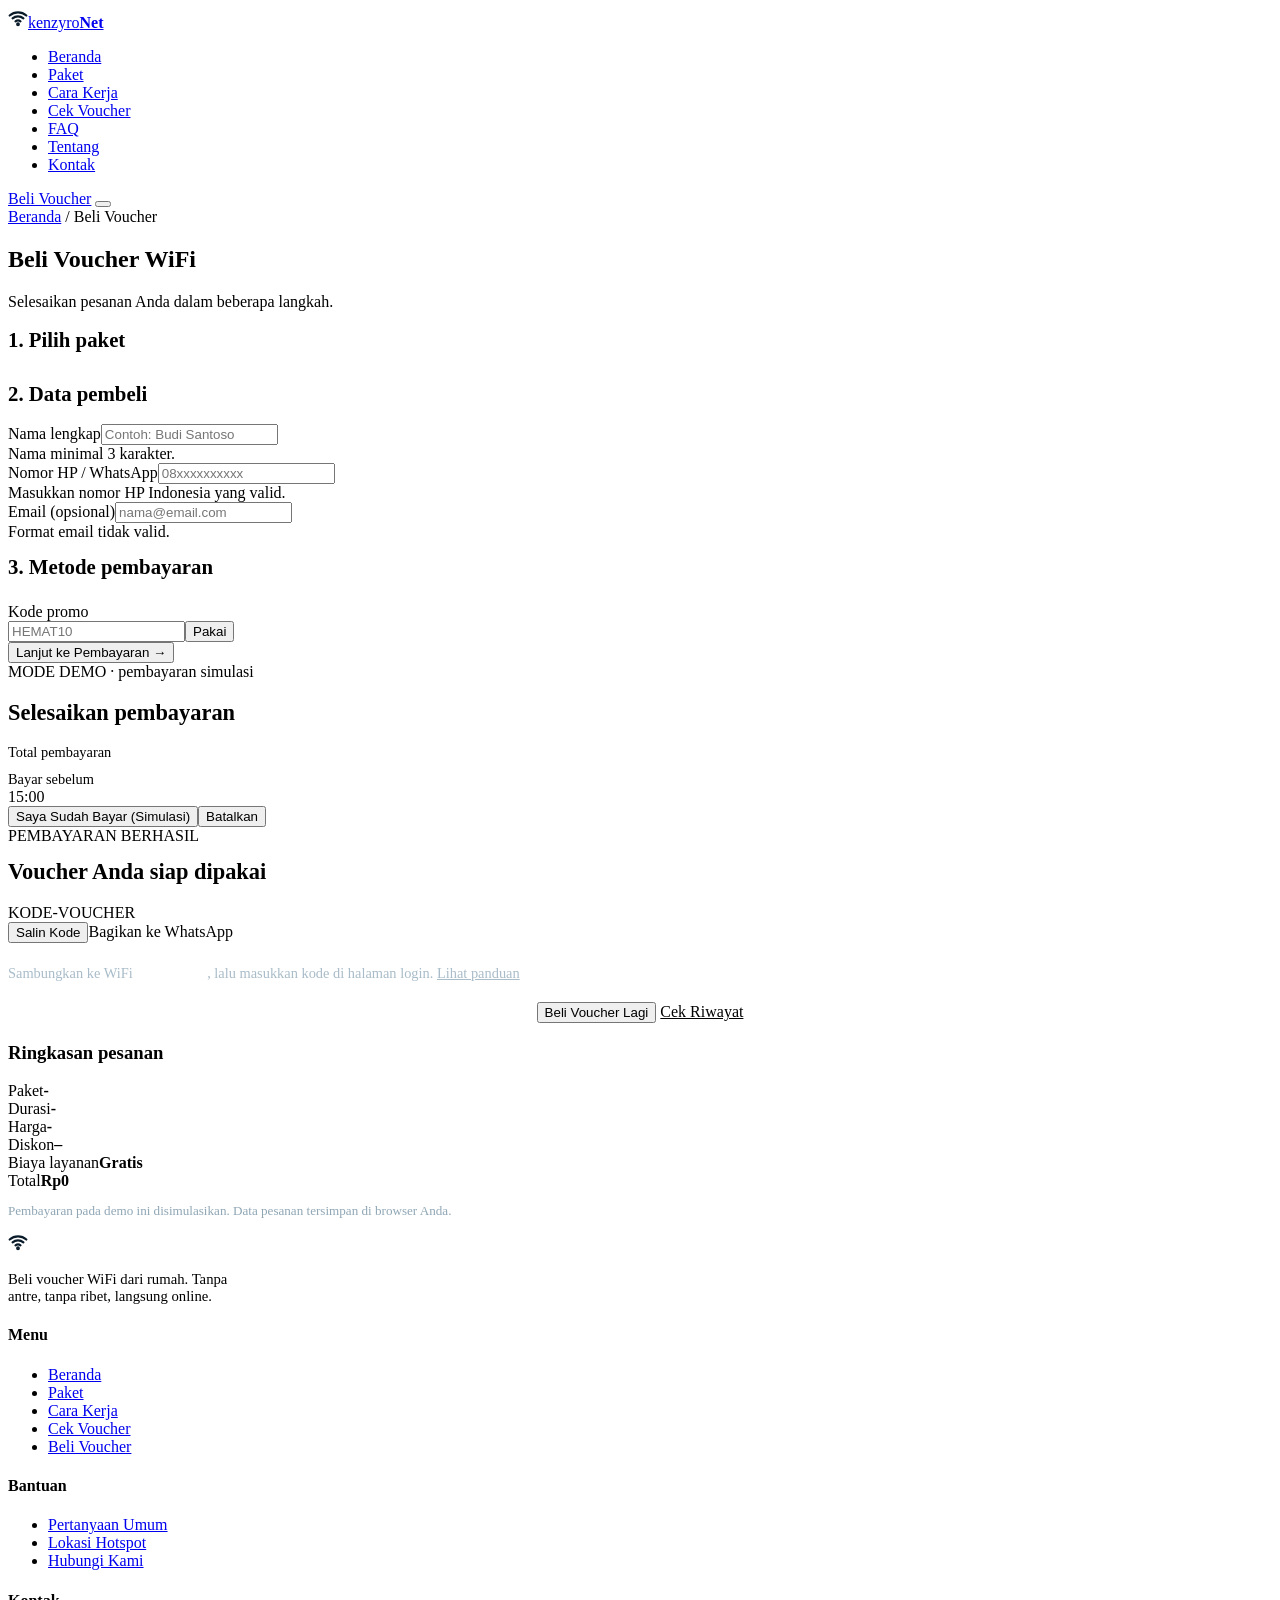
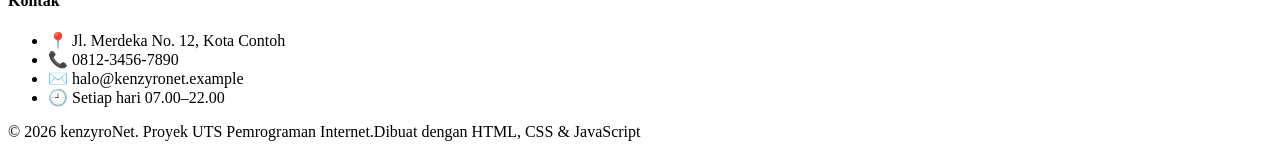
==== beli.html @ 9777290f "Add files via upload" ====
<!DOCTYPE html>
<html lang="id">
<head>
<meta charset="UTF-8">
<meta name="viewport" content="width=device-width, initial-scale=1">
<title>Beli Voucher | kenzyroNet</title>
<meta name="description" content="Beli voucher WiFi online: pilih paket, isi data, bayar, dan dapatkan kode voucher.">
<link rel="preconnect" href="https://fonts.googleapis.com"><link rel="preconnect" href="https://fonts.gstatic.com" crossorigin>
<link href="https://fonts.googleapis.com/css2?family=DM+Sans:wght@400;500;700&family=Sora:wght@500;600;700;800&display=swap" rel="stylesheet">
<link rel="icon" href="data:image/svg+xml,%3Csvg xmlns='http://www.w3.org/2000/svg' viewBox='0 0 32 32'%3E%3Crect width='32' height='32' rx='9' fill='%23c8f43a'/%3E%3Cpath d='M5 12a15 15 0 0 1 22 0M9 17a9 9 0 0 1 14 0M13 22a4 4 0 0 1 6 0' stroke='%230a1b2a' stroke-width='3' fill='none' stroke-linecap='round'/%3E%3C/svg%3E">
<link rel="stylesheet" href="css/style.css">
</head>
<body>
<header id="nama_header">
 <div class="nama_container nama_nav-wrap">
  <a href="index.html" class="nama_logo"><span class="nama_logo-mark"><svg width="20" height="20" viewBox="0 0 24 24" fill="none" stroke="#0a1b2a" stroke-width="2.6" stroke-linecap="round"><path d="M2 9a15 15 0 0 1 20 0"/><path d="M5.5 12.5a10 10 0 0 1 13 0"/><path d="M9 16a5 5 0 0 1 6 0"/><circle cx="12" cy="19.5" r="1" fill="#0a1b2a"/></svg></span><span>kenzyro<b>Net</b></span></a>
  <ul class="nama_menu"><li><a href="index.html" class="">Beranda</a></li><li><a href="paket.html" class="">Paket</a></li><li><a href="cara-kerja.html" class="">Cara Kerja</a></li><li><a href="cek-voucher.html" class="">Cek Voucher</a></li><li><a href="faq.html" class="">FAQ</a></li><li><a href="tentang.html" class="">Tentang</a></li><li><a href="kontak.html" class="">Kontak</a></li></ul>
  <a href="beli.html" class="nama_btn nama_btn-primary nama_nav-cta">Beli Voucher</a>
  <button class="nama_burger" aria-label="Menu" aria-expanded="false"><span></span><span></span><span></span></button>
 </div>
</header>
<main>
<section class="nama_pagehead"><div class="nama_container"><div class="nama_crumb"><a href="index.html">Beranda</a> / Beli Voucher</div><h1>Beli Voucher WiFi</h1><p>Selesaikan pesanan Anda dalam beberapa langkah.</p></div></section>
<section class="nama_section" id="nama_area"><div class="nama_container">
<div class="nama_buy">
 <div>
  <!-- Tahap 1: form -->
  <div class="nama_stage nama_show" id="nama_stageForm">
   <form class="nama_form-card" id="nama_formBeli" novalidate>
    <h2 style="font-size:1.3rem;margin-bottom:18px">1. Pilih paket</h2>
    <div class="nama_options" id="nama_pilihPaket" style="margin-bottom:30px"></div>
    <h2 style="font-size:1.3rem;margin-bottom:18px">2. Data pembeli</h2>
    <div class="nama_field"><label for="nama_nama">Nama lengkap</label><input class="nama_input" id="nama_nama" type="text" placeholder="Contoh: Budi Santoso" autocomplete="name"><div class="nama_err">Nama minimal 3 karakter.</div></div>
    <div class="nama_row2">
     <div class="nama_field"><label for="nama_hp">Nomor HP / WhatsApp</label><input class="nama_input" id="nama_hp" type="tel" placeholder="08xxxxxxxxxx" autocomplete="tel"><div class="nama_err">Masukkan nomor HP Indonesia yang valid.</div></div>
     <div class="nama_field"><label for="nama_email">Email (opsional)</label><input class="nama_input" id="nama_email" type="email" placeholder="nama@email.com"><div class="nama_err">Format email tidak valid.</div></div>
    </div>
    <h2 style="font-size:1.3rem;margin:14px 0 18px">3. Metode pembayaran</h2>
    <div class="nama_options" id="nama_pilihMetode" style="margin-bottom:24px"></div>
    <div class="nama_field"><label for="nama_promo">Kode promo</label>
     <div class="nama_promo"><input class="nama_input" id="nama_promo" placeholder="HEMAT10"><button type="button" class="nama_btn nama_btn-brand" id="nama_btnPromo">Pakai</button></div>
     <div id="nama_promoMsg" class="nama_msg"></div></div>
    <button class="nama_btn nama_btn-brand nama_btn-block" type="submit">Lanjut ke Pembayaran →</button>
   </form>
  </div>

  <!-- Tahap 2: pembayaran -->
  <div class="nama_stage" id="nama_stagePay">
   <div class="nama_form-card nama_pay">
    <span class="nama_demo">MODE DEMO · pembayaran simulasi</span>
    <h2 style="font-size:1.4rem">Selesaikan pembayaran</h2>
    <p id="nama_payInfo" style="color:var(--nama_ink2);margin-top:6px"></p>
    <div class="nama_qr" id="nama_qr"></div>
    <div style="color:var(--nama_muted);font-size:.9rem">Total pembayaran</div>
    <div class="nama_price" id="nama_payTotal"></div>
    <div style="color:var(--nama_muted);font-size:.9rem;margin-top:10px">Bayar sebelum</div>
    <div class="nama_timer" id="nama_timer">15:00</div>
    <div class="nama_actions"><button class="nama_btn nama_btn-brand" id="nama_btnBayar">Saya Sudah Bayar (Simulasi)</button><button class="nama_btn nama_btn-ghost" id="nama_btnBatal">Batalkan</button></div>
   </div>
  </div>

  <!-- Tahap 3: voucher -->
  <div class="nama_stage" id="nama_stageDone">
   <div class="nama_voucher-out">
    <span class="nama_status s-lunas">PEMBAYARAN BERHASIL</span>
    <h2 style="margin-top:14px;font-size:1.4rem">Voucher Anda siap dipakai</h2>
    <div class="nama_code" id="nama_outKode">KODE-VOUCHER</div>
    <div id="nama_outSandi" style="display:none;color:#a9bcc9">Password: <b id="nama_outSandiNilai" style="color:#fff;font-family:Sora,monospace;letter-spacing:.08em"></b></div>
    <div id="nama_outPaket" style="color:#a9bcc9"></div>
    <div class="nama_actions"><button class="nama_btn nama_btn-primary" id="nama_btnSalin">Salin Kode</button><a class="nama_btn nama_btn-ghost" id="nama_btnWa" target="_blank" rel="noopener">Bagikan ke WhatsApp</a></div>
    <p style="margin-top:22px;font-size:.9rem;color:#a9bcc9">Sambungkan ke WiFi <b style="color:#fff">kenzyroNet</b>, lalu masukkan kode di halaman login. <a href="cara-kerja.html" style="color:var(--nama_lime);text-decoration:underline">Lihat panduan</a></p>
   </div>
   <p style="text-align:center;margin-top:20px"><button class="nama_btn nama_btn-brand nama_btnBaru">Beli Voucher Lagi</button> <a class="nama_btn nama_btn-ghost" style="color:var(--nama_ink)" href="cek-voucher.html">Cek Riwayat</a></p>
  </div>
 </div>

 <aside class="nama_summary">
  <h3>Ringkasan pesanan</h3>
  <div class="nama_sum-row"><span>Paket</span><b id="nama_sPaket">-</b></div>
  <div class="nama_sum-row"><span>Durasi</span><b id="nama_sDurasi">-</b></div>
  <div class="nama_sum-row"><span>Harga</span><b id="nama_sHarga">-</b></div>
  <div class="nama_sum-row"><span>Diskon</span><b id="nama_sDiskon">–</b></div>
  <div class="nama_sum-row"><span>Biaya layanan</span><b id="nama_sBiaya">Gratis</b></div>
  <div class="nama_sum-total"><span>Total</span><strong id="nama_sTotal">Rp0</strong></div>
  <p style="font-size:.82rem;color:#8fa6b5">Pembayaran pada demo ini disimulasikan. Data pesanan tersimpan di browser Anda.</p>
 </aside>
</div></div></section>
</main>
<footer id="nama_footer">
 <div class="nama_container">
  <div class="nama_foot-grid">
   <div><a href="index.html" class="nama_logo" style="color:#fff;margin-bottom:14px"><span class="nama_logo-mark"><svg width="20" height="20" viewBox="0 0 24 24" fill="none" stroke="#0a1b2a" stroke-width="2.6" stroke-linecap="round"><path d="M2 9a15 15 0 0 1 20 0"/><path d="M5.5 12.5a10 10 0 0 1 13 0"/><path d="M9 16a5 5 0 0 1 6 0"/><circle cx="12" cy="19.5" r="1" fill="#0a1b2a"/></svg></span><span>kenzyro<b>Net</b></span></a>
    <p style="font-size:.92rem;max-width:34ch">Beli voucher WiFi dari rumah. Tanpa antre, tanpa ribet, langsung online.</p></div>
   <div><h4>Menu</h4><ul><li><a href="index.html">Beranda</a></li><li><a href="paket.html">Paket</a></li><li><a href="cara-kerja.html">Cara Kerja</a></li><li><a href="cek-voucher.html">Cek Voucher</a></li><li><a href="beli.html">Beli Voucher</a></li></ul></div>
   <div><h4>Bantuan</h4><ul><li><a href="faq.html">Pertanyaan Umum</a></li><li><a href="tentang.html">Lokasi Hotspot</a></li><li><a href="kontak.html">Hubungi Kami</a></li></ul></div>
   <div><h4>Kontak</h4><ul><li>📍 Jl. Merdeka No. 12, Kota Contoh</li><li>📞 0812-3456-7890</li><li>✉️ halo@kenzyronet.example</li><li>🕘 Setiap hari 07.00–22.00</li></ul></div>
  </div>
  <div class="nama_foot-bottom"><span>© <span class="nama_year">2026</span> kenzyroNet. Proyek UTS Pemrograman Internet.</span><span>Dibuat dengan HTML, CSS &amp; JavaScript</span></div>
 </div>
</footer>
<script src="js/voucher-stok.js"></script>
<script src="js/main.js"></script>
</body>
</html>
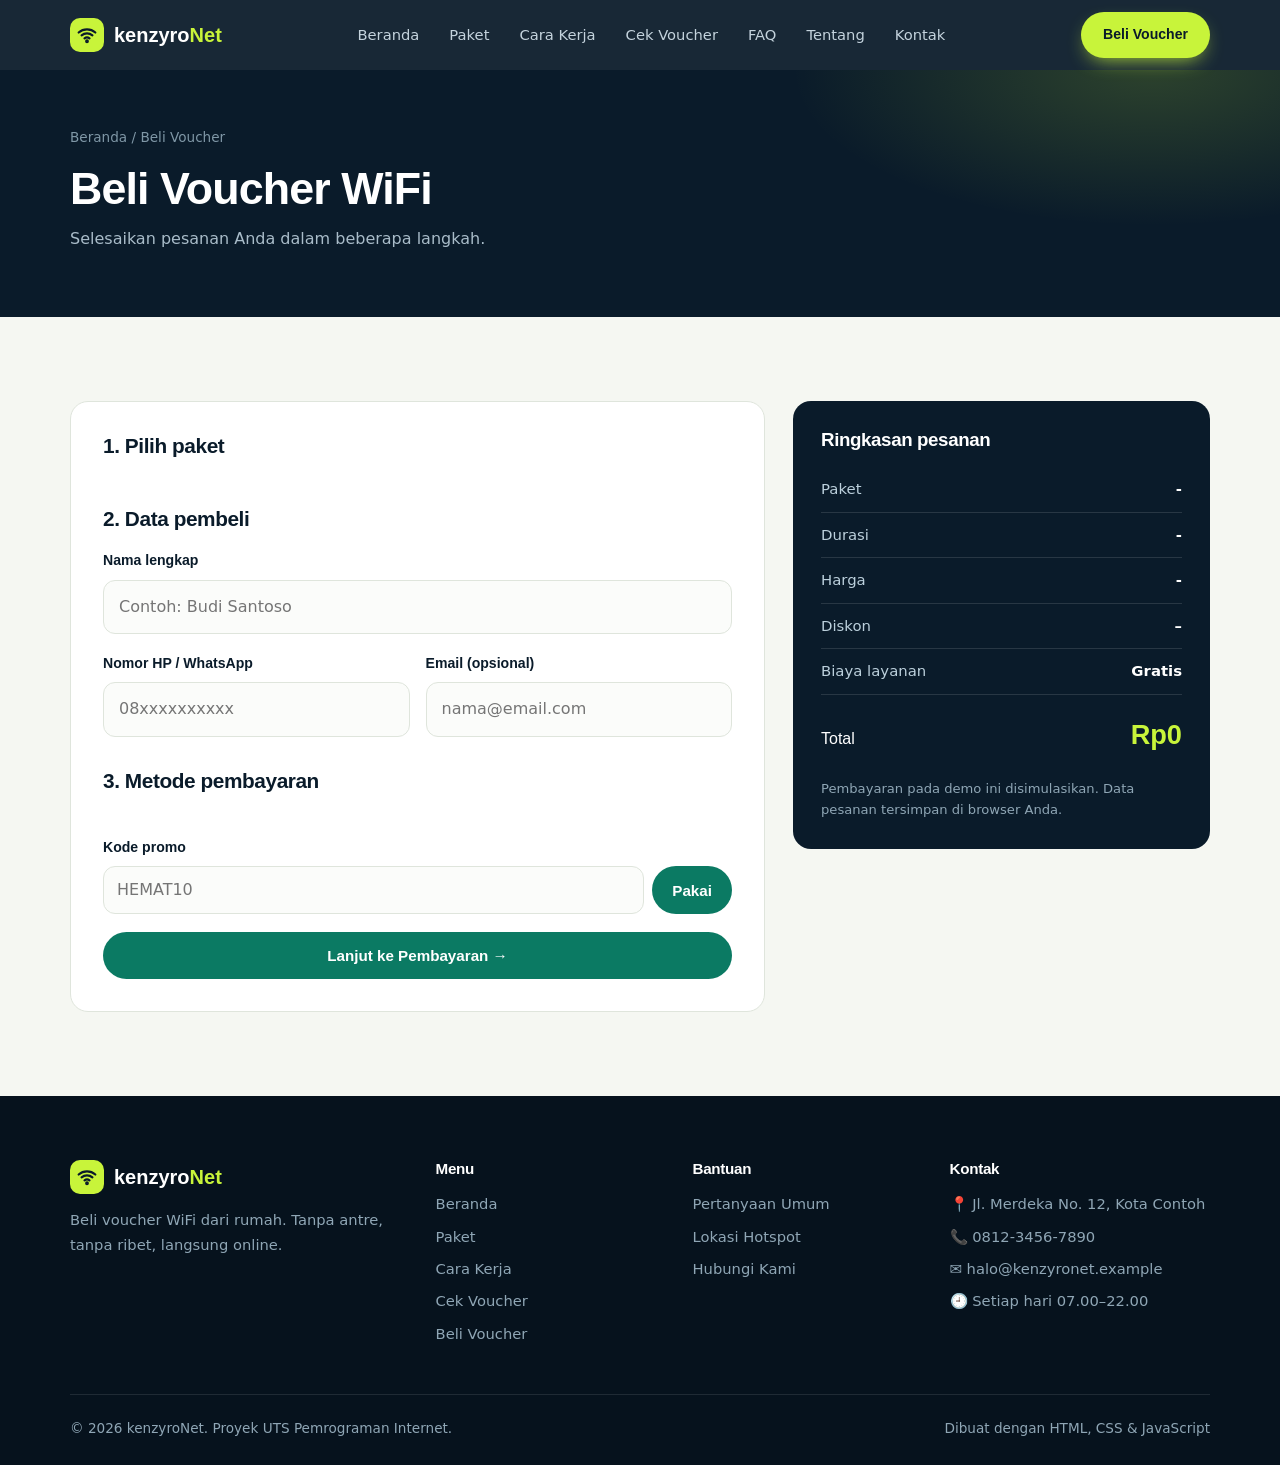
==== commit 273b4a8f: "beli.html" ====
--- a/beli.html
+++ b/beli.html
@@ -8,7 +8,7 @@
 <link rel="preconnect" href="https://fonts.googleapis.com"><link rel="preconnect" href="https://fonts.gstatic.com" crossorigin>
 <link href="https://fonts.googleapis.com/css2?family=DM+Sans:wght@400;500;700&family=Sora:wght@500;600;700;800&display=swap" rel="stylesheet">
 <link rel="icon" href="data:image/svg+xml,%3Csvg xmlns='http://www.w3.org/2000/svg' viewBox='0 0 32 32'%3E%3Crect width='32' height='32' rx='9' fill='%23c8f43a'/%3E%3Cpath d='M5 12a15 15 0 0 1 22 0M9 17a9 9 0 0 1 14 0M13 22a4 4 0 0 1 6 0' stroke='%230a1b2a' stroke-width='3' fill='none' stroke-linecap='round'/%3E%3C/svg%3E">
-<link rel="stylesheet" href="css/style.css">
+<link rel="stylesheet" href="style.css">
 </head>
 <body>
 <header id="nama_header">
@@ -101,4 +101,4 @@
 <script src="js/voucher-stok.js"></script>
 <script src="js/main.js"></script>
 </body>
-</html>+</html>
--- a/style.css
+++ b/style.css
@@ -0,0 +1,290 @@
+/* =====================================================
+   kenzyroNet - Penjualan Voucher WiFi Online
+   Semua selector memakai awalan "nama_" (ganti dengan
+   nama depan Anda, contoh: andi_header)
+   ===================================================== */
+:root{
+  --nama_ink:#0a1b2a;
+  --nama_ink2:#32465a;
+  --nama_muted:#6b7c8c;
+  --nama_bg:#f5f7f2;
+  --nama_card:#ffffff;
+  --nama_line:#dfe5dc;
+  --nama_brand:#0b7a63;
+  --nama_brand-d:#075a49;
+  --nama_lime:#c8f43a;
+  --nama_amber:#ffb703;
+  --nama_danger:#d1432f;
+  --nama_radius:18px;
+  --nama_shadow:0 12px 30px -14px rgba(10,27,42,.28);
+}
+*{box-sizing:border-box;margin:0;padding:0}
+html{scroll-behavior:smooth}
+body{font-family:'DM Sans',system-ui,sans-serif;background:var(--nama_bg);color:var(--nama_ink);line-height:1.65;font-size:16px}
+img,svg{max-width:100%;display:block}
+a{color:inherit;text-decoration:none}
+h1,h2,h3,h4{font-family:'Sora',sans-serif;line-height:1.2;letter-spacing:-.02em}
+.nama_container{width:min(1140px,100% - 40px);margin-inline:auto}
+.nama_section{padding:84px 0}
+.nama_section-alt{background:#eaf0e4}
+.nama_dark{background:var(--nama_ink);color:#eaf2ee}
+.nama_eyebrow{display:inline-block;font-family:'Sora',sans-serif;font-size:.78rem;font-weight:600;letter-spacing:.14em;text-transform:uppercase;color:var(--nama_brand);margin-bottom:12px}
+.nama_dark .nama_eyebrow{color:var(--nama_lime)}
+.nama_title{font-size:clamp(1.8rem,3.6vw,2.6rem);margin-bottom:14px}
+.nama_lead{color:var(--nama_ink2);max-width:60ch;font-size:1.06rem}
+.nama_dark .nama_lead{color:#a9bcc9}
+.nama_head{margin-bottom:46px}
+.nama_head-center{text-align:center}
+.nama_head-center .nama_lead{margin-inline:auto}
+
+/* ---------- Tombol ---------- */
+.nama_btn{display:inline-flex;align-items:center;justify-content:center;gap:8px;padding:13px 26px;border-radius:999px;font-weight:700;font-family:'Sora',sans-serif;font-size:.95rem;border:2px solid transparent;cursor:pointer;transition:transform .18s,box-shadow .18s,background .18s}
+.nama_btn:hover{transform:translateY(-2px)}
+.nama_btn-primary{background:var(--nama_lime);color:var(--nama_ink);box-shadow:0 8px 20px -8px rgba(200,244,58,.9)}
+.nama_btn-brand{background:var(--nama_brand);color:#fff}
+.nama_btn-brand:hover{background:var(--nama_brand-d)}
+.nama_btn-ghost{border-color:currentColor;background:transparent}
+.nama_btn-block{width:100%}
+.nama_btn[disabled]{opacity:.5;cursor:not-allowed;transform:none}
+
+/* ---------- Header ---------- */
+#nama_header{position:sticky;top:0;z-index:50;background:rgba(10,27,42,.94);backdrop-filter:blur(10px);color:#fff}
+.nama_nav-wrap{display:flex;align-items:center;justify-content:space-between;height:70px;gap:20px}
+.nama_logo{display:flex;align-items:center;gap:10px;font-family:'Sora',sans-serif;font-weight:800;font-size:1.25rem}
+.nama_logo-mark{width:34px;height:34px;border-radius:10px;background:var(--nama_lime);display:grid;place-items:center}
+.nama_logo b{color:var(--nama_lime)}
+.nama_menu{display:flex;align-items:center;gap:4px;list-style:none}
+.nama_menu a{display:block;padding:8px 13px;border-radius:999px;font-size:.92rem;font-weight:500;color:#c4d3dd;transition:.15s}
+.nama_menu a:hover,.nama_menu a.nama_active{color:#fff;background:rgba(255,255,255,.1)}
+.nama_menu a.nama_active{color:var(--nama_lime)}
+.nama_nav-cta{padding:9px 20px;font-size:.88rem}
+.nama_burger{display:none;background:none;border:0;color:#fff;width:42px;height:42px;cursor:pointer}
+.nama_burger span{display:block;height:2px;background:#fff;margin:6px 8px;transition:.25s}
+.nama_burger.nama_open span:nth-child(1){transform:translateY(8px) rotate(45deg)}
+.nama_burger.nama_open span:nth-child(2){opacity:0}
+.nama_burger.nama_open span:nth-child(3){transform:translateY(-8px) rotate(-45deg)}
+
+/* ---------- Hero ---------- */
+.nama_hero{background:radial-gradient(900px 480px at 85% 0%,rgba(200,244,58,.16),transparent 60%),radial-gradient(700px 400px at 0% 100%,rgba(11,122,99,.55),transparent 60%),var(--nama_ink);color:#fff;padding:78px 0 96px;overflow:hidden}
+.nama_hero-grid{display:grid;grid-template-columns:1.1fr .9fr;gap:50px;align-items:center}
+.nama_hero h1{font-size:clamp(2.2rem,5vw,3.6rem);margin-bottom:20px}
+.nama_hero h1 em{font-style:normal;color:var(--nama_lime);position:relative}
+.nama_hero p{color:#b6c8d4;font-size:1.1rem;max-width:52ch;margin-bottom:30px}
+.nama_hero-actions{display:flex;gap:14px;flex-wrap:wrap}
+.nama_badges{display:flex;gap:22px;margin-top:34px;flex-wrap:wrap;color:#93aab9;font-size:.9rem}
+.nama_badges span::before{content:"✓";color:var(--nama_lime);font-weight:800;margin-right:7px}
+
+/* tiket voucher */
+.nama_ticket-stage{position:relative;display:grid;place-items:center;min-height:360px}
+.nama_ticket{width:min(360px,100%);background:#fff;color:var(--nama_ink);border-radius:20px;position:relative;box-shadow:0 30px 60px -20px rgba(0,0,0,.6);transform:rotate(-4deg);animation:nama_float 5s ease-in-out infinite}
+.nama_ticket-top{padding:26px 26px 20px;background:var(--nama_lime);border-radius:20px 20px 0 0}
+.nama_ticket-top small{font-weight:700;letter-spacing:.12em;font-size:.72rem}
+.nama_ticket-top h3{font-size:1.7rem;margin-top:4px}
+.nama_ticket-mid{padding:20px 26px;display:flex;justify-content:space-between;gap:10px;font-size:.88rem;color:var(--nama_ink2)}
+.nama_ticket-mid b{display:block;color:var(--nama_ink);font-family:'Sora',sans-serif}
+.nama_ticket-cut{height:0;border-top:3px dashed var(--nama_line);margin:0 18px;position:relative}
+.nama_ticket-cut::before,.nama_ticket-cut::after{content:"";position:absolute;top:-17px;width:30px;height:30px;border-radius:50%;background:var(--nama_ink)}
+.nama_ticket-cut::before{left:-33px}.nama_ticket-cut::after{right:-33px}
+.nama_ticket-code{padding:22px 26px 26px;text-align:center}
+.nama_ticket-code span{font-size:.74rem;letter-spacing:.14em;color:var(--nama_muted)}
+.nama_ticket-code strong{display:block;font-family:'Sora',monospace;font-size:1.55rem;letter-spacing:.12em;margin-top:4px}
+.nama_signal{position:absolute;right:2%;top:2%;width:84px;height:84px;color:var(--nama_lime);opacity:.9}
+.nama_signal i{position:absolute;inset:0;border:3px solid currentColor;border-radius:50%;opacity:0;animation:nama_ping 2.8s infinite}
+.nama_signal i:nth-child(2){animation-delay:.9s}.nama_signal i:nth-child(3){animation-delay:1.8s}
+@keyframes nama_float{0%,100%{transform:rotate(-4deg) translateY(0)}50%{transform:rotate(-2deg) translateY(-12px)}}
+@keyframes nama_ping{0%{transform:scale(.2);opacity:.9}100%{transform:scale(1.2);opacity:0}}
+
+/* ---------- Stats ---------- */
+.nama_stats{margin-top:-46px;position:relative;z-index:2}
+.nama_stats-grid{display:grid;grid-template-columns:repeat(4,1fr);background:#fff;border-radius:var(--nama_radius);box-shadow:var(--nama_shadow);overflow:hidden}
+.nama_stat{padding:26px 20px;text-align:center;border-right:1px solid var(--nama_line)}
+.nama_stat:last-child{border:0}
+.nama_stat b{display:block;font-family:'Sora',sans-serif;font-size:2rem;color:var(--nama_brand)}
+.nama_stat span{color:var(--nama_muted);font-size:.9rem}
+
+/* ---------- Kartu & grid ---------- */
+.nama_grid-3{display:grid;grid-template-columns:repeat(3,1fr);gap:24px}
+.nama_grid-4{display:grid;grid-template-columns:repeat(4,1fr);gap:22px}
+.nama_grid-2{display:grid;grid-template-columns:repeat(2,1fr);gap:28px}
+.nama_card{background:var(--nama_card);border:1px solid var(--nama_line);border-radius:var(--nama_radius);padding:28px;transition:.25s}
+.nama_card:hover{transform:translateY(-5px);box-shadow:var(--nama_shadow)}
+.nama_icon{width:52px;height:52px;border-radius:14px;background:#e3f3ec;color:var(--nama_brand);display:grid;place-items:center;font-size:1.5rem;margin-bottom:18px}
+.nama_card h3{font-size:1.12rem;margin-bottom:8px}
+.nama_card p{color:var(--nama_ink2);font-size:.95rem}
+
+/* ---------- Paket ---------- */
+.nama_pkg{display:flex;flex-direction:column;position:relative;padding:30px 26px}
+.nama_pkg.nama_pop{border:2px solid var(--nama_brand);box-shadow:var(--nama_shadow)}
+.nama_pkg-tag{position:absolute;top:-13px;left:24px;background:var(--nama_brand);color:#fff;font-size:.72rem;font-weight:700;padding:4px 12px;border-radius:999px;letter-spacing:.08em;font-family:'Sora',sans-serif}
+.nama_pkg h3{font-size:1.2rem}
+.nama_pkg-dur{color:var(--nama_muted);font-size:.9rem;margin-bottom:14px}
+.nama_price{font-family:'Sora',sans-serif;font-size:2.2rem;font-weight:800;margin-bottom:4px}
+.nama_price small{font-size:.9rem;font-weight:500;color:var(--nama_muted)}
+.nama_pkg ul{list-style:none;margin:16px 0 24px;flex:1}
+.nama_pkg li{padding:7px 0;font-size:.93rem;color:var(--nama_ink2);border-bottom:1px dashed var(--nama_line)}
+.nama_pkg li::before{content:"✓";color:var(--nama_brand);font-weight:800;margin-right:9px}
+
+/* ---------- Langkah ---------- */
+.nama_steps{display:grid;grid-template-columns:repeat(4,1fr);gap:22px;counter-reset:s}
+.nama_step{position:relative;padding:26px 22px;background:#fff;border-radius:var(--nama_radius);border:1px solid var(--nama_line);counter-increment:s}
+.nama_step::before{content:counter(s);display:grid;place-items:center;width:40px;height:40px;border-radius:50%;background:var(--nama_ink);color:var(--nama_lime);font-family:'Sora',sans-serif;font-weight:800;margin-bottom:16px}
+.nama_step h3{font-size:1.05rem;margin-bottom:6px}
+.nama_step p{font-size:.92rem;color:var(--nama_ink2)}
+
+/* ---------- Testimoni ---------- */
+.nama_quote{background:rgba(255,255,255,.06);border:1px solid rgba(255,255,255,.12);border-radius:var(--nama_radius);padding:28px}
+.nama_quote p{font-size:1.02rem;margin-bottom:18px;color:#dbe7ee}
+.nama_quote footer{display:flex;align-items:center;gap:12px;font-size:.9rem;color:#9db3c1}
+.nama_avatar{width:42px;height:42px;border-radius:50%;background:var(--nama_lime);color:var(--nama_ink);display:grid;place-items:center;font-weight:800;font-family:'Sora',sans-serif}
+.nama_stars{color:var(--nama_amber);letter-spacing:3px;margin-bottom:10px}
+
+/* ---------- CTA ---------- */
+.nama_cta{background:var(--nama_lime);border-radius:28px;padding:54px 40px;text-align:center}
+.nama_cta h2{font-size:clamp(1.6rem,3vw,2.3rem);margin-bottom:10px}
+.nama_cta p{margin-bottom:24px;color:#2c3d1a}
+.nama_cta .nama_btn{background:var(--nama_ink);color:#fff}
+
+/* ---------- Page header ---------- */
+.nama_pagehead{background:var(--nama_ink);color:#fff;padding:56px 0 64px;background-image:radial-gradient(600px 260px at 90% 0,rgba(200,244,58,.18),transparent 60%)}
+.nama_pagehead h1{font-size:clamp(2rem,4vw,2.8rem);margin-bottom:10px}
+.nama_pagehead p{color:#a9bcc9;max-width:58ch}
+.nama_crumb{font-size:.85rem;color:#7f97a6;margin-bottom:14px}
+.nama_crumb a:hover{color:var(--nama_lime)}
+
+/* ---------- Tabel ---------- */
+.nama_tablewrap{overflow-x:auto;border-radius:var(--nama_radius);border:1px solid var(--nama_line);background:#fff}
+.nama_table{width:100%;border-collapse:collapse;min-width:640px;font-size:.93rem}
+.nama_table th{background:var(--nama_ink);color:#fff;text-align:left;padding:14px 18px;font-family:'Sora',sans-serif;font-weight:600;font-size:.85rem}
+.nama_table td{padding:14px 18px;border-top:1px solid var(--nama_line)}
+.nama_table tr:hover td{background:#f4f8ef}
+
+/* ---------- Form ---------- */
+.nama_form-card{background:#fff;border:1px solid var(--nama_line);border-radius:var(--nama_radius);padding:32px}
+.nama_field{margin-bottom:18px}
+.nama_field label{display:block;font-weight:700;font-size:.88rem;margin-bottom:7px;font-family:'Sora',sans-serif}
+.nama_input{width:100%;padding:13px 15px;border:1.5px solid var(--nama_line);border-radius:12px;font:inherit;background:#fbfcfa;color:var(--nama_ink);transition:.15s}
+.nama_input:focus{outline:0;border-color:var(--nama_brand);box-shadow:0 0 0 4px rgba(11,122,99,.15);background:#fff}
+textarea.nama_input{min-height:140px;resize:vertical}
+.nama_field.nama_invalid .nama_input{border-color:var(--nama_danger)}
+.nama_err{display:none;color:var(--nama_danger);font-size:.82rem;margin-top:5px}
+.nama_field.nama_invalid .nama_err{display:block}
+.nama_row2{display:grid;grid-template-columns:1fr 1fr;gap:16px}
+.nama_hint{font-size:.82rem;color:var(--nama_muted);margin-top:5px}
+
+.nama_options{display:grid;gap:10px}
+.nama_opt{display:flex;align-items:center;gap:14px;padding:14px 16px;border:1.5px solid var(--nama_line);border-radius:14px;cursor:pointer;transition:.15s;background:#fbfcfa}
+.nama_opt:hover{border-color:var(--nama_brand)}
+.nama_opt input{accent-color:var(--nama_brand);width:18px;height:18px}
+.nama_opt:has(input:checked){border-color:var(--nama_brand);background:#e8f5ef;box-shadow:0 0 0 3px rgba(11,122,99,.12)}
+.nama_opt b{font-family:'Sora',sans-serif;font-size:.95rem}
+.nama_opt small{display:block;color:var(--nama_muted);font-size:.8rem}
+.nama_opt .nama_opt-price{margin-left:auto;font-family:'Sora',sans-serif;font-weight:700;white-space:nowrap}
+
+/* ---------- Beli ---------- */
+.nama_buy{display:grid;grid-template-columns:1.25fr .75fr;gap:28px;align-items:start}
+.nama_summary{position:sticky;top:94px;background:var(--nama_ink);color:#fff;border-radius:var(--nama_radius);padding:28px}
+.nama_summary h3{margin-bottom:16px}
+.nama_sum-row{display:flex;justify-content:space-between;padding:10px 0;border-bottom:1px solid rgba(255,255,255,.12);font-size:.93rem;color:#bcd0dc}
+.nama_sum-row b{color:#fff}
+.nama_sum-total{display:flex;justify-content:space-between;align-items:baseline;margin:18px 0 20px;font-family:'Sora',sans-serif}
+.nama_sum-total strong{font-size:1.7rem;color:var(--nama_lime)}
+.nama_promo{display:flex;gap:8px;margin-top:6px}
+.nama_promo .nama_input{padding:10px 13px}
+.nama_promo .nama_btn{padding:10px 18px}
+.nama_msg{font-size:.84rem;margin-top:6px}
+.nama_msg.ok{color:#0b7a63}.nama_msg.bad{color:var(--nama_danger)}
+.nama_summary .nama_msg.ok{color:var(--nama_lime)}
+
+.nama_stage{display:none}
+.nama_stage.nama_show{display:block;animation:nama_in .4s}
+@keyframes nama_in{from{opacity:0;transform:translateY(12px)}to{opacity:1;transform:none}}
+.nama_pay{text-align:center}
+.nama_qr{width:190px;height:190px;margin:18px auto;padding:10px;background:#fff;border:2px solid var(--nama_ink);border-radius:14px}
+.nama_timer{font-family:'Sora',sans-serif;font-size:1.9rem;color:var(--nama_danger);font-weight:800}
+.nama_demo{display:inline-block;background:#fff4d6;color:#7a5600;border-radius:999px;padding:4px 12px;font-size:.78rem;font-weight:700;margin-bottom:10px}
+.nama_voucher-out{background:var(--nama_ink);color:#fff;border-radius:20px;padding:30px;text-align:center;background-image:radial-gradient(400px 200px at 100% 0,rgba(200,244,58,.2),transparent 60%)}
+.nama_voucher-out .nama_code{font-family:'Sora',monospace;font-size:clamp(1.5rem,5vw,2.2rem);letter-spacing:.14em;color:var(--nama_lime);margin:14px 0;font-weight:800;word-break:break-all}
+.nama_actions{display:flex;gap:10px;justify-content:center;flex-wrap:wrap;margin-top:16px}
+
+/* ---------- Status & riwayat ---------- */
+.nama_status{display:inline-block;padding:3px 12px;border-radius:999px;font-size:.78rem;font-weight:700;font-family:'Sora',sans-serif}
+.nama_status.s-lunas{background:#dff5e8;color:#0b6a3b}
+.nama_status.s-tunggu{background:#fff1cc;color:#8a5f00}
+.nama_status.s-batal{background:#fde1db;color:#a3321f}
+.nama_result{margin-top:24px}
+.nama_hist{display:grid;gap:12px;margin-top:16px}
+.nama_hist-item{display:flex;justify-content:space-between;align-items:center;gap:14px;flex-wrap:wrap;background:#fff;border:1px solid var(--nama_line);border-radius:14px;padding:16px 20px}
+.nama_hist-item code{font-family:'Sora',monospace;font-weight:700;letter-spacing:.06em}
+.nama_empty{padding:30px;text-align:center;color:var(--nama_muted);border:2px dashed var(--nama_line);border-radius:14px}
+
+/* ---------- Tab ---------- */
+.nama_tabs{display:flex;gap:8px;margin-bottom:22px;flex-wrap:wrap}
+.nama_tab{padding:10px 22px;border-radius:999px;border:1.5px solid var(--nama_line);background:#fff;cursor:pointer;font:600 .92rem 'Sora',sans-serif;color:var(--nama_ink2)}
+.nama_tab.nama_on{background:var(--nama_ink);color:var(--nama_lime);border-color:var(--nama_ink)}
+.nama_panel{display:none;background:#fff;border:1px solid var(--nama_line);border-radius:var(--nama_radius);padding:28px}
+.nama_panel.nama_on{display:block;animation:nama_in .35s}
+.nama_panel ol{padding-left:22px}.nama_panel li{margin:8px 0;color:var(--nama_ink2)}
+
+/* ---------- FAQ ---------- */
+.nama_faq-tools{display:flex;gap:14px;flex-wrap:wrap;margin-bottom:24px}
+.nama_faq-tools .nama_input{flex:1;min-width:220px}
+.nama_acc{background:#fff;border:1px solid var(--nama_line);border-radius:14px;margin-bottom:12px;overflow:hidden}
+.nama_acc-q{width:100%;text-align:left;background:none;border:0;padding:18px 22px;font:600 1rem 'Sora',sans-serif;color:var(--nama_ink);cursor:pointer;display:flex;justify-content:space-between;gap:16px;align-items:center}
+.nama_acc-q::after{content:"+";font-size:1.5rem;color:var(--nama_brand);transition:.25s}
+.nama_acc.nama_open .nama_acc-q::after{transform:rotate(45deg)}
+.nama_acc-a{max-height:0;overflow:hidden;transition:max-height .35s ease;padding:0 22px;color:var(--nama_ink2)}
+.nama_acc.nama_open .nama_acc-a{padding-bottom:20px}
+
+/* ---------- Tentang / kontak ---------- */
+.nama_split{display:grid;grid-template-columns:1fr 1fr;gap:48px;align-items:center}
+.nama_visual{aspect-ratio:4/3;border-radius:24px;background:linear-gradient(135deg,var(--nama_brand),var(--nama_ink));display:grid;place-items:center;color:var(--nama_lime);overflow:hidden;position:relative}
+.nama_visual svg{width:55%}
+.nama_team{text-align:center}
+.nama_team .nama_avatar{width:76px;height:76px;margin:0 auto 14px;font-size:1.6rem}
+.nama_info-item{display:flex;gap:16px;margin-bottom:22px}
+.nama_info-item .nama_icon{margin:0;flex:none}
+.nama_info-item h4{font-size:1rem;margin-bottom:2px}
+.nama_info-item p{color:var(--nama_ink2);font-size:.94rem}
+.nama_alert{display:none;padding:16px 18px;border-radius:12px;background:#dff5e8;color:#0b5a33;margin-top:16px;font-weight:500}
+.nama_alert.nama_show{display:block}
+
+/* ---------- Footer ---------- */
+#nama_footer{background:#06121d;color:#8fa6b5;padding:64px 0 26px}
+.nama_foot-grid{display:grid;grid-template-columns:1.5fr 1fr 1fr 1.2fr;gap:40px;margin-bottom:40px}
+#nama_footer h4{color:#fff;font-size:.95rem;margin-bottom:14px}
+#nama_footer ul{list-style:none}
+#nama_footer li{margin:8px 0;font-size:.92rem}
+#nama_footer a:hover{color:var(--nama_lime)}
+.nama_foot-bottom{border-top:1px solid rgba(255,255,255,.1);padding-top:22px;font-size:.85rem;display:flex;justify-content:space-between;flex-wrap:wrap;gap:10px}
+
+/* ---------- Toast & reveal ---------- */
+#nama_toast{position:fixed;left:50%;bottom:30px;transform:translate(-50%,40px);background:var(--nama_ink);color:#fff;padding:13px 24px;border-radius:999px;opacity:0;pointer-events:none;transition:.3s;z-index:99;font-size:.92rem;border:1px solid var(--nama_lime)}
+#nama_toast.nama_show{opacity:1;transform:translate(-50%,0)}
+.nama_reveal{opacity:0;transform:translateY(26px);transition:opacity .7s,transform .7s}
+.nama_reveal.nama_in{opacity:1;transform:none}
+#nama_totop{position:fixed;right:22px;bottom:24px;width:46px;height:46px;border-radius:50%;border:0;background:var(--nama_lime);color:var(--nama_ink);font-size:1.2rem;font-weight:800;cursor:pointer;box-shadow:var(--nama_shadow);opacity:0;pointer-events:none;transition:.25s}
+#nama_totop.nama_show{opacity:1;pointer-events:auto}
+
+/* ---------- Responsive ---------- */
+@media(max-width:980px){
+  .nama_hero-grid,.nama_split,.nama_buy{grid-template-columns:1fr}
+  .nama_summary{position:static}
+  .nama_grid-3{grid-template-columns:1fr 1fr}
+  .nama_grid-4,.nama_steps{grid-template-columns:1fr 1fr}
+  .nama_foot-grid{grid-template-columns:1fr 1fr}
+  .nama_stats-grid{grid-template-columns:1fr 1fr}
+  .nama_stat:nth-child(2){border-right:0}
+  .nama_stat:nth-child(-n+2){border-bottom:1px solid var(--nama_line)}
+  .nama_burger{display:block}
+  .nama_menu{position:absolute;left:0;right:0;top:70px;background:var(--nama_ink);flex-direction:column;align-items:stretch;padding:12px 20px 22px;display:none;border-top:1px solid rgba(255,255,255,.1)}
+  .nama_menu.nama_open{display:flex}
+  .nama_nav-cta{display:none}
+}
+@media(max-width:640px){
+  .nama_section{padding:60px 0}
+  .nama_grid-3,.nama_grid-4,.nama_grid-2,.nama_steps,.nama_row2,.nama_foot-grid{grid-template-columns:1fr}
+  .nama_form-card{padding:22px}
+  .nama_cta{padding:40px 22px}
+  .nama_ticket-stage{min-height:320px}
+}
+@media(prefers-reduced-motion:reduce){*{animation:none!important;transition:none!important}.nama_reveal{opacity:1;transform:none}}
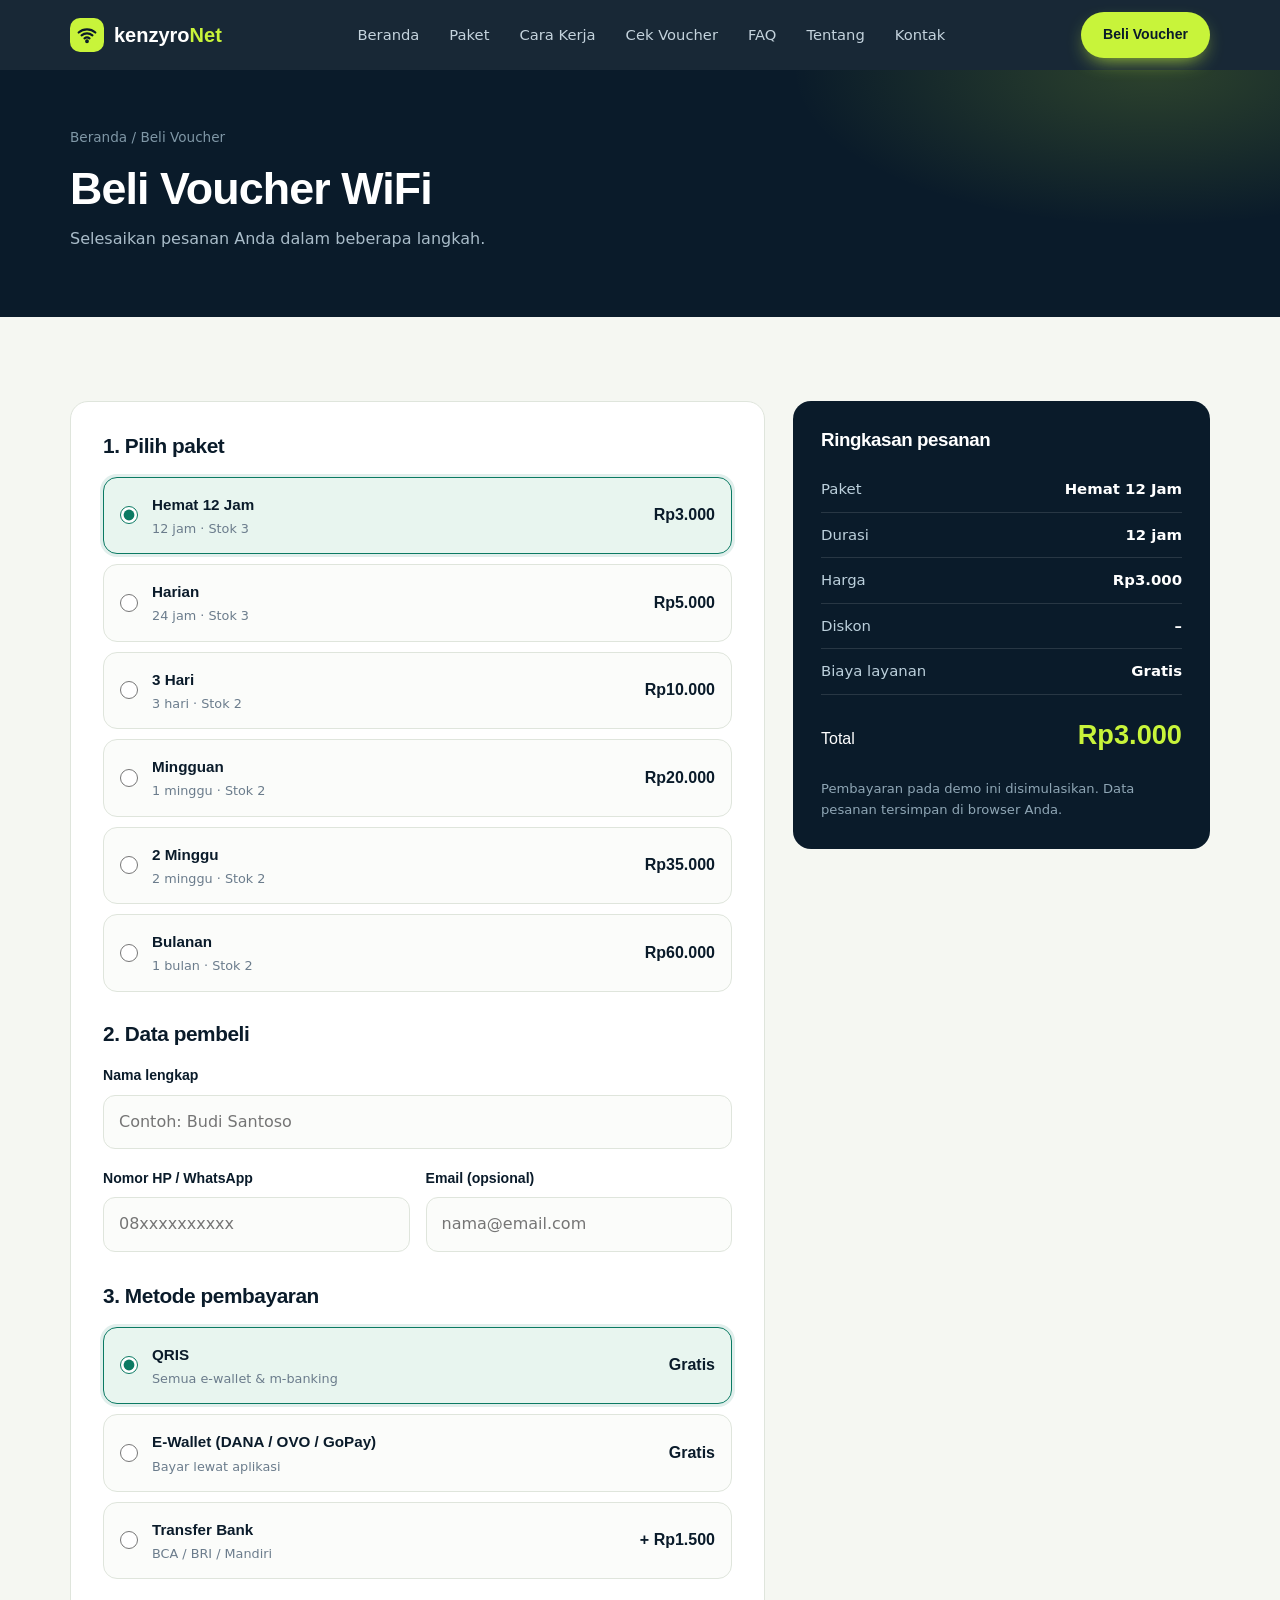
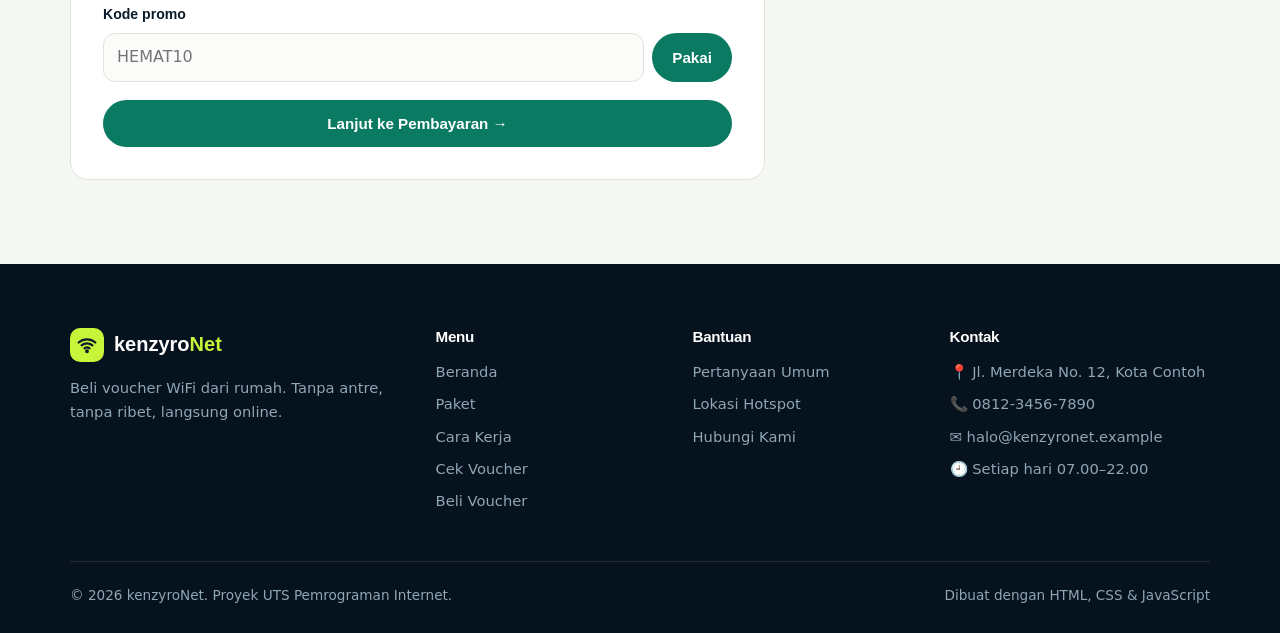
==== commit 3d726920: "beli.html" ====
--- a/beli.html
+++ b/beli.html
@@ -98,7 +98,7 @@
   <div class="nama_foot-bottom"><span>© <span class="nama_year">2026</span> kenzyroNet. Proyek UTS Pemrograman Internet.</span><span>Dibuat dengan HTML, CSS &amp; JavaScript</span></div>
  </div>
 </footer>
-<script src="js/voucher-stok.js"></script>
-<script src="js/main.js"></script>
+<script src="voucher-stok.js"></script>
+<script src="main.js"></script>
 </body>
 </html>
